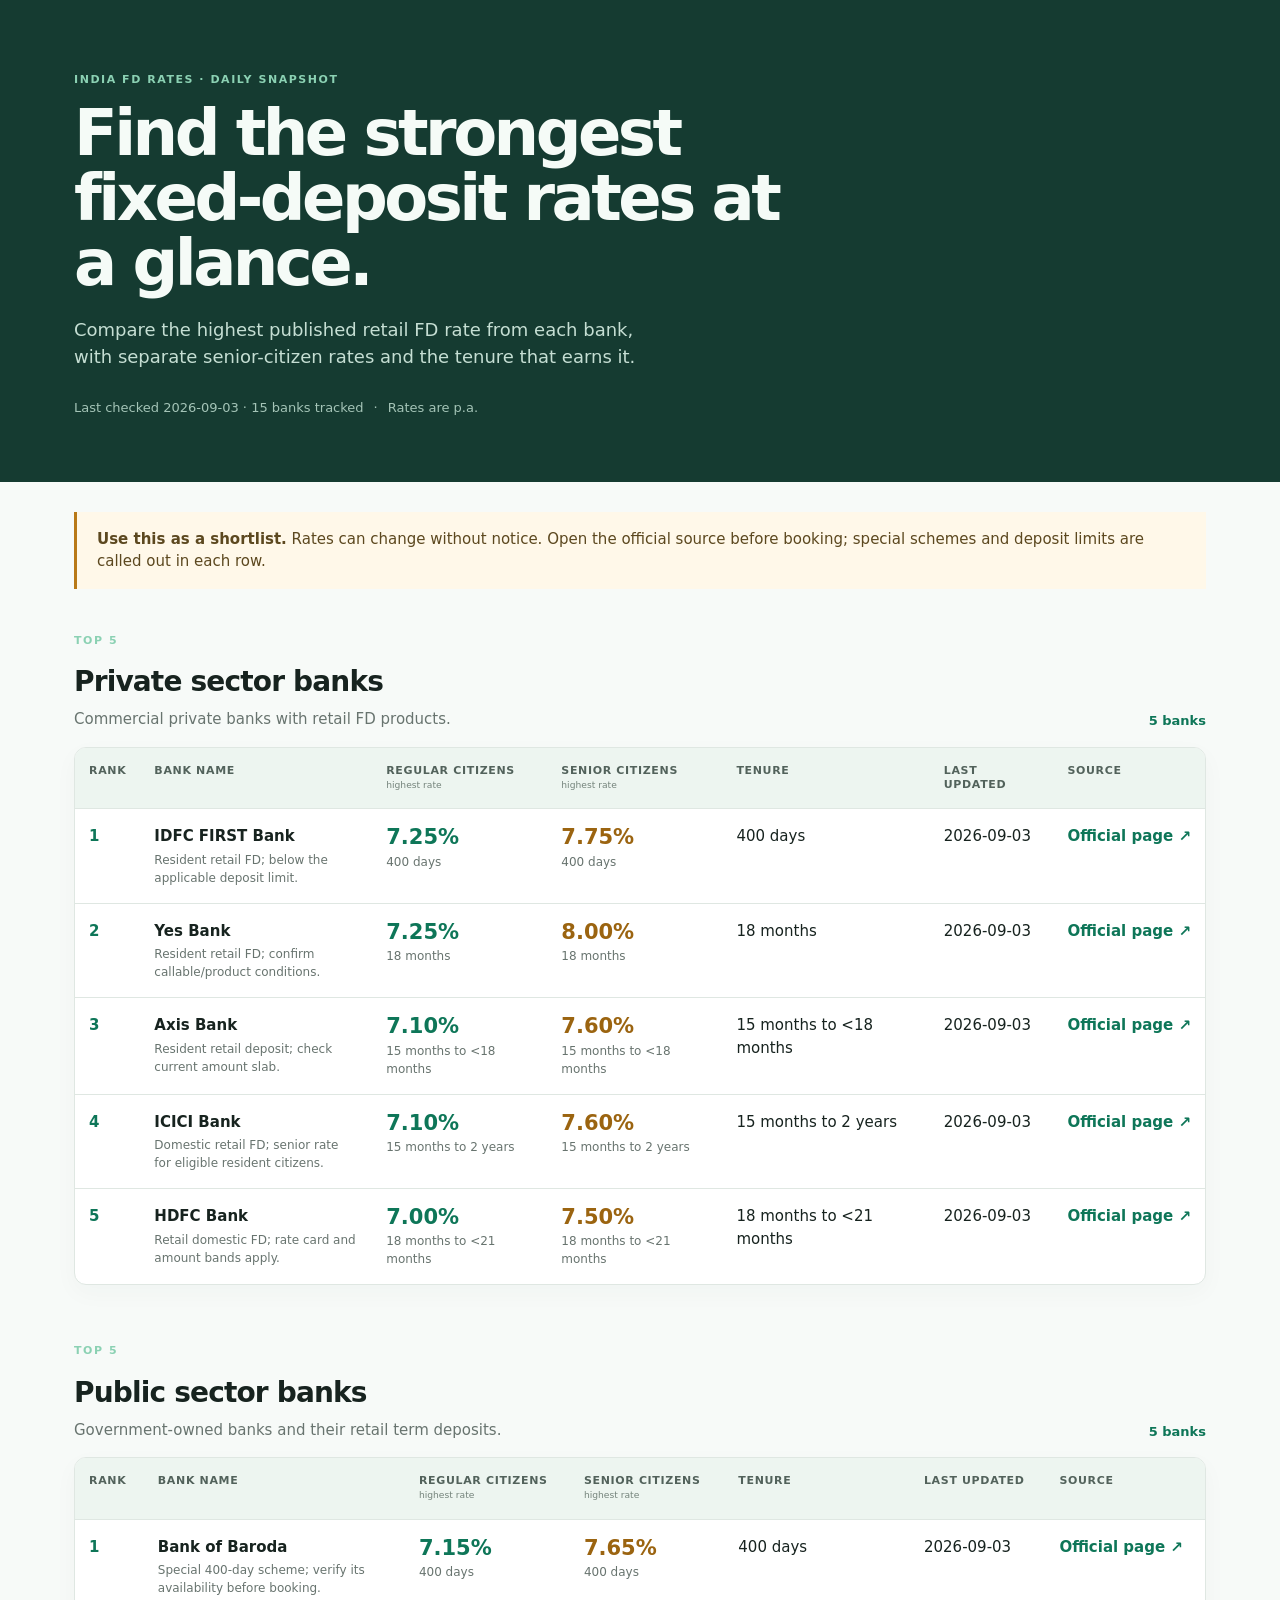
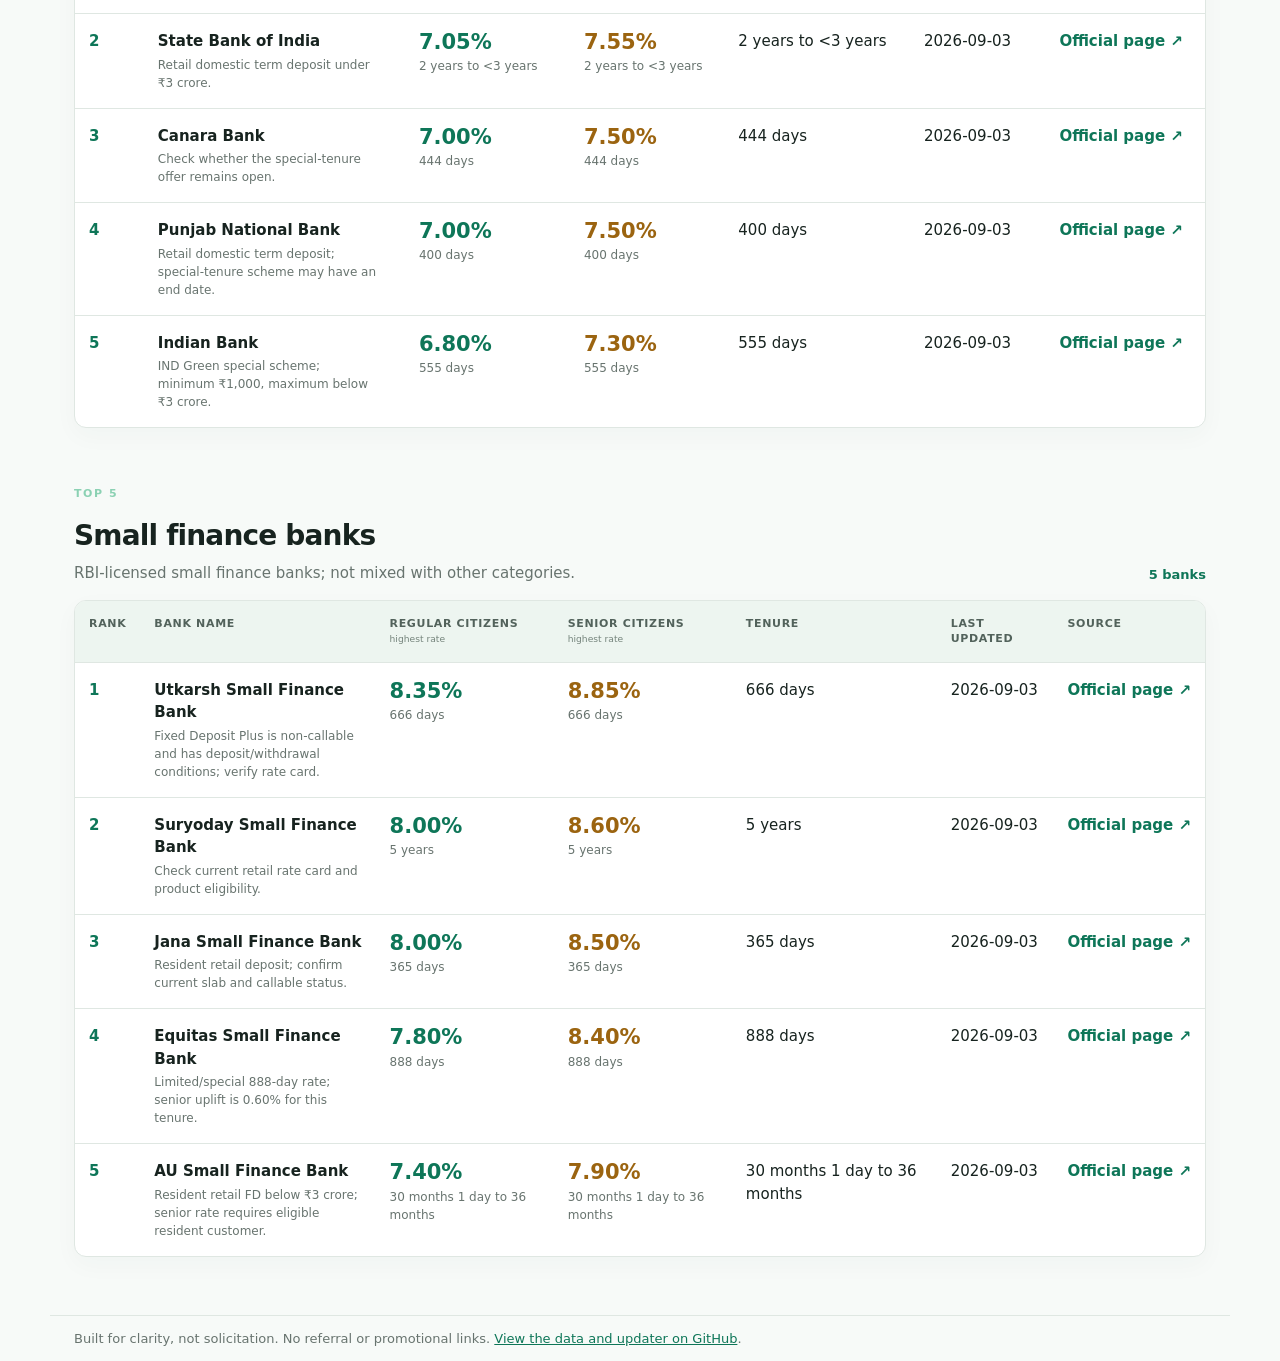
==== index.html @ 34ffb192 "Build India FD rates tracker" ====
<!doctype html>
<html lang="en">
<head>
  <meta charset="utf-8">
  <meta name="viewport" content="width=device-width, initial-scale=1">
  <meta name="description" content="A source-linked daily comparison of India's highest retail fixed deposit rates.">
  <title>India FD Rates — highest bank FD interest rates</title>
  <link rel="stylesheet" href="styles.css">
</head>
<body>
  <header class="hero">
    <div class="wrap">
      <p class="eyebrow">INDIA FD RATES · DAILY SNAPSHOT</p>
      <h1>Find the strongest fixed-deposit rates at a glance.</h1>
      <p class="lede">Compare the highest published retail FD rate from each bank, with separate senior-citizen rates and the tenure that earns it.</p>
      <div class="meta"><span id="updated">Loading latest snapshot…</span><span>·</span><span>Rates are p.a.</span></div>
    </div>
  </header>
  <main class="wrap" id="app">
    <div class="notice"><strong>Use this as a shortlist.</strong> Rates can change without notice. Open the official source before booking; special schemes and deposit limits are called out in each row.</div>
  </main>
  <footer class="wrap"><p>Built for clarity, not solicitation. No referral or promotional links. <a href="https://github.com/saurabhahuja71/India-FD-Rates">View the data and updater on GitHub</a>.</p></footer>
  <script src="app.js"></script>
</body>
</html>
---- styles.css ----
:root{--ink:#17231f;--muted:#68746f;--line:#dfe7e2;--paper:#f7faf8;--card:#fff;--accent:#0e7658;--gold:#b87918}*{box-sizing:border-box}body{margin:0;background:var(--paper);color:var(--ink);font:15px/1.5 Inter,ui-sans-serif,system-ui,-apple-system,BlinkMacSystemFont,"Segoe UI",sans-serif}.wrap{max-width:1180px;margin:auto;padding:0 24px}.hero{background:#153b31;color:#f5fbf7;padding:72px 0 64px}.eyebrow{font-size:11px;letter-spacing:.14em;font-weight:800;color:#8bd1b3;margin:0 0 12px}.hero h1{max-width:730px;font-size:clamp(2.3rem,5vw,4.8rem);line-height:1.02;letter-spacing:-.055em;margin:0 0 20px}.lede{max-width:600px;color:#c5ded3;font-size:18px;margin:0 0 28px}.meta{display:flex;gap:10px;color:#a4c4b7;font-size:13px}.notice{margin:30px 0;padding:16px 20px;border-left:3px solid var(--gold);background:#fff8e9;color:#5c481f}.category{margin:44px 0 58px}.section-heading{display:flex;justify-content:space-between;align-items:end;margin-bottom:16px}.section-heading h2{font-size:28px;letter-spacing:-.03em;margin:0}.section-heading p:not(.eyebrow){color:var(--muted);margin:5px 0 0}.count{color:var(--accent);font-weight:700;font-size:13px}.table-scroll{overflow-x:auto;background:var(--card);border:1px solid var(--line);border-radius:12px;box-shadow:0 8px 24px #153b3108}table{border-collapse:collapse;width:100%;min-width:930px}th,td{text-align:left;padding:16px 14px;border-bottom:1px solid var(--line);vertical-align:top}th{background:#edf5f0;color:#52625b;font-size:11px;line-height:1.3;text-transform:uppercase;letter-spacing:.06em}th small{font-weight:500;text-transform:none;letter-spacing:0;color:#75847c}tbody tr:last-child td{border-bottom:0}.rank{font-weight:800;color:var(--accent)}td small{display:block;color:var(--muted);font-size:12px;margin-top:3px}.note{max-width:220px}.rate{display:block;color:var(--accent);font-size:21px;font-weight:800;line-height:1.15}.senior{color:#9b6410}.source{color:var(--accent);font-weight:700;text-decoration:none;white-space:nowrap}.source:hover{text-decoration:underline}.error{padding:30px;background:#fff0ee;color:#a13c31}footer{border-top:1px solid var(--line);padding-top:24px;padding-bottom:40px;color:var(--muted);font-size:13px}footer a{color:var(--accent)}
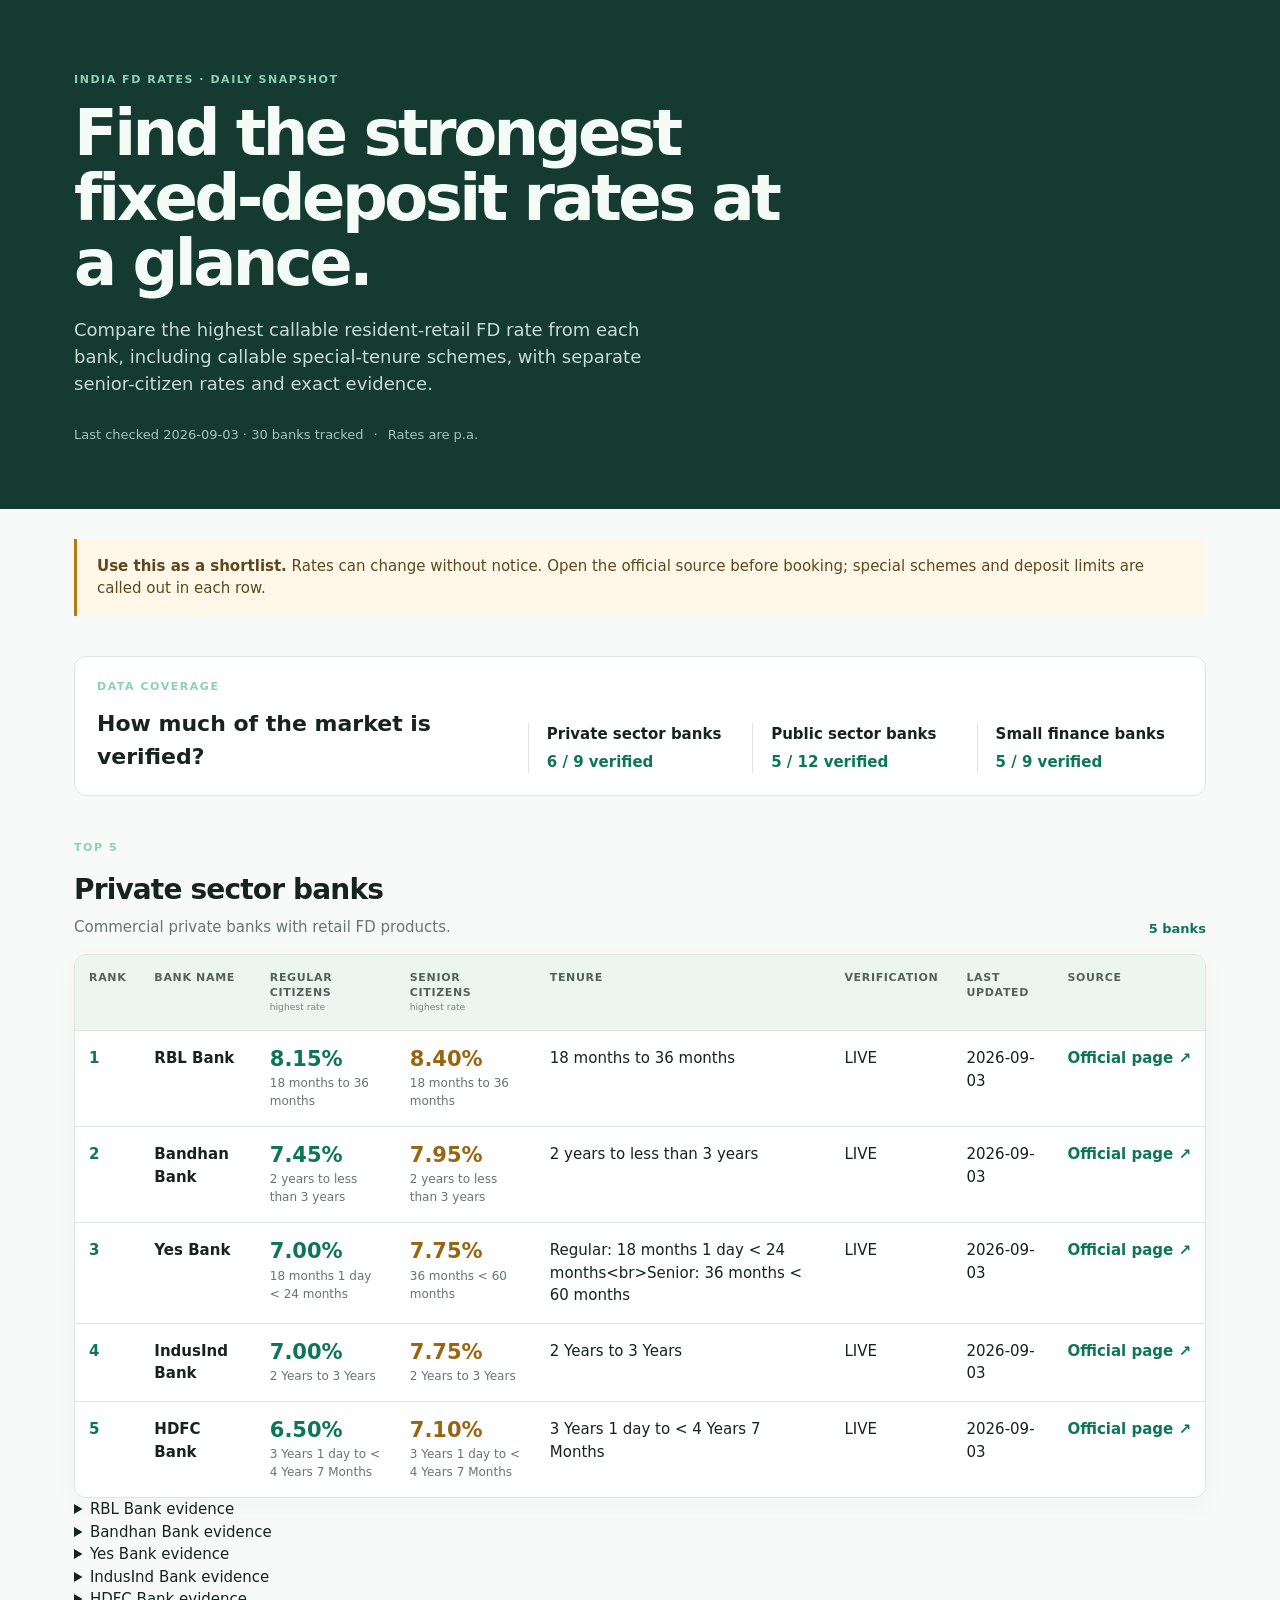
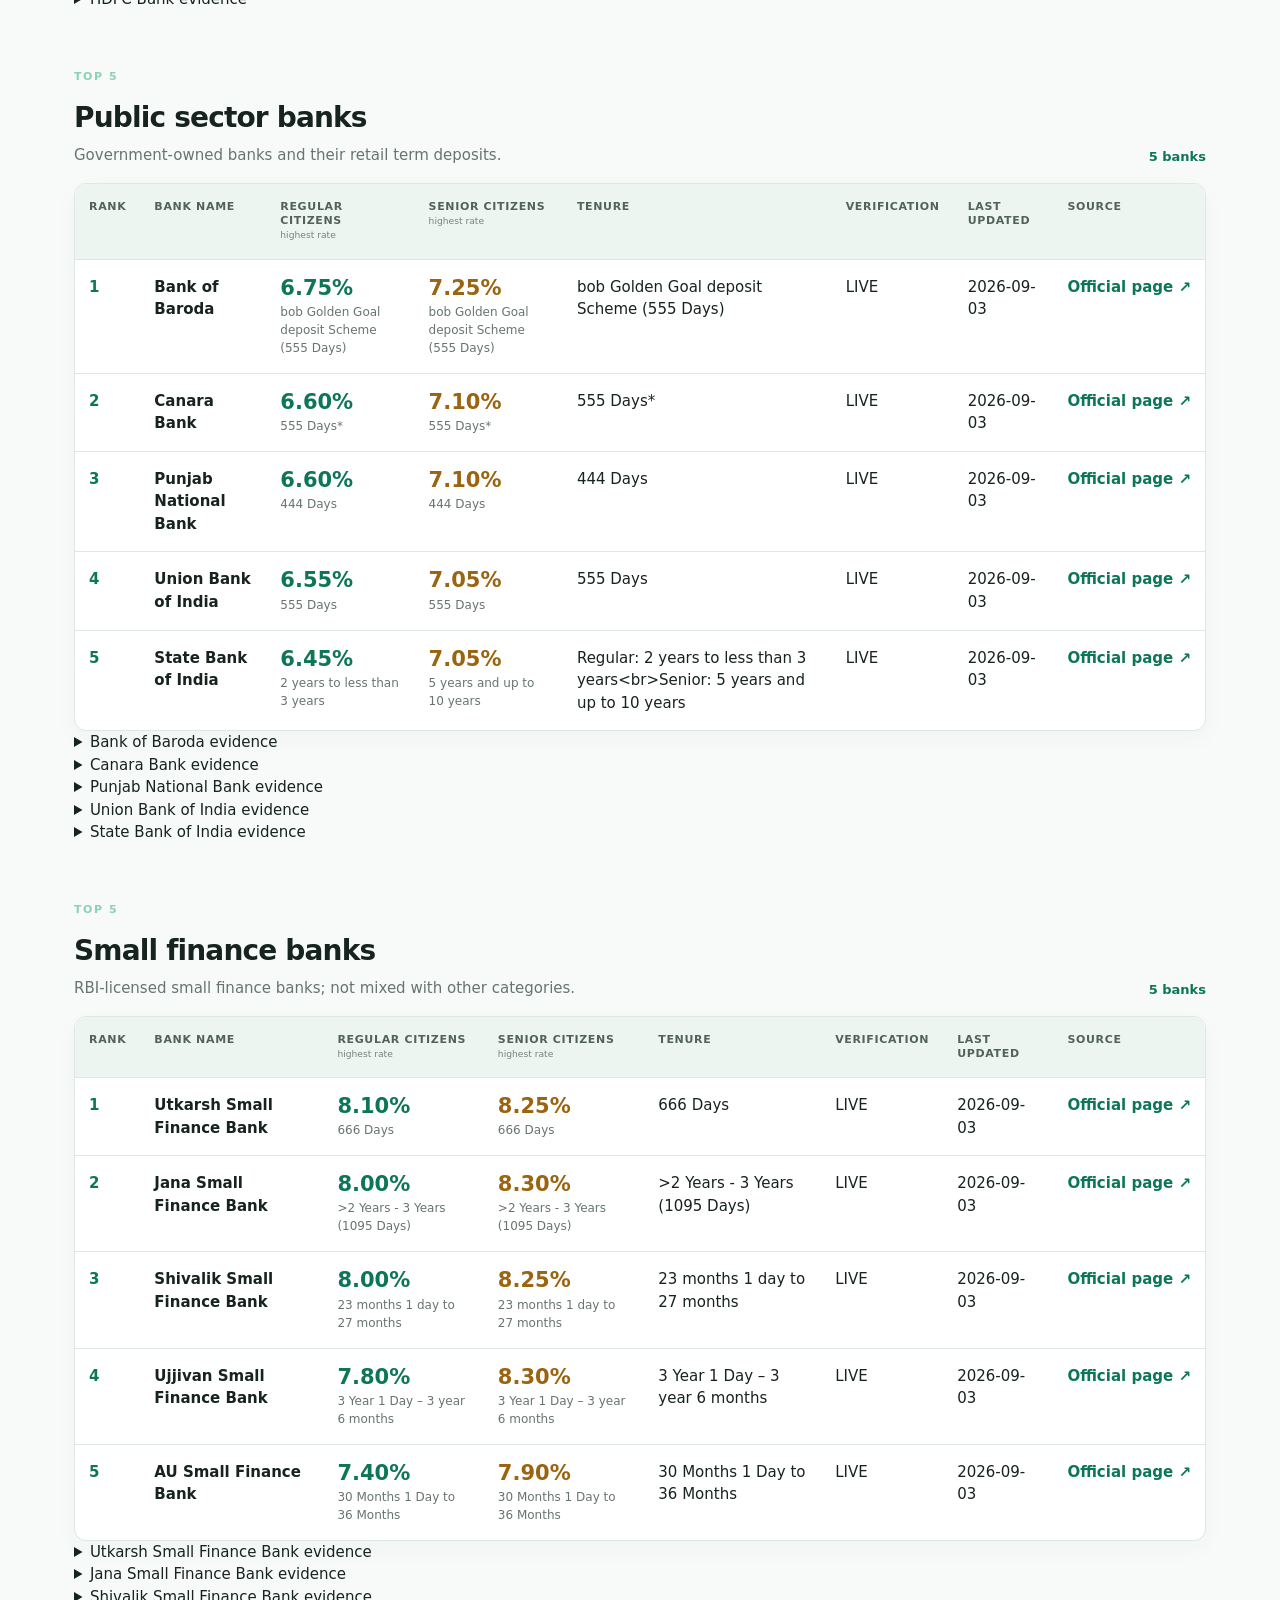
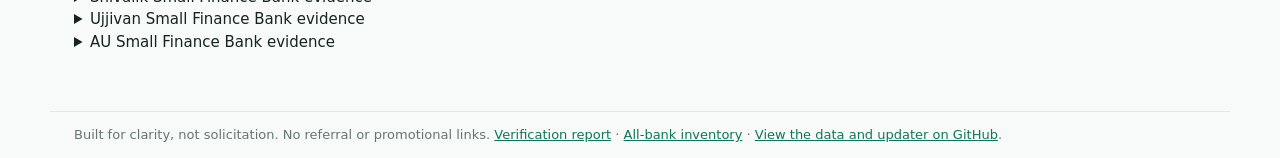
==== commit ae6e753a: "fix: separate verification status from source access" ====
--- a/index.html
+++ b/index.html
@@ -12,14 +12,14 @@
     <div class="wrap">
       <p class="eyebrow">INDIA FD RATES · DAILY SNAPSHOT</p>
       <h1>Find the strongest fixed-deposit rates at a glance.</h1>
-      <p class="lede">Compare the highest published retail FD rate from each bank, with separate senior-citizen rates and the tenure that earns it.</p>
+      <p class="lede">Compare the highest callable resident-retail FD rate from each bank, including callable special-tenure schemes, with separate senior-citizen rates and exact evidence.</p>
       <div class="meta"><span id="updated">Loading latest snapshot…</span><span>·</span><span>Rates are p.a.</span></div>
     </div>
   </header>
   <main class="wrap" id="app">
     <div class="notice"><strong>Use this as a shortlist.</strong> Rates can change without notice. Open the official source before booking; special schemes and deposit limits are called out in each row.</div>
   </main>
-  <footer class="wrap"><p>Built for clarity, not solicitation. No referral or promotional links. <a href="https://github.com/saurabhahuja71/India-FD-Rates">View the data and updater on GitHub</a>.</p></footer>
+  <footer class="wrap"><p>Built for clarity, not solicitation. No referral or promotional links. <a href="verification_report.md">Verification report</a> · <a href="all-banks.html">All-bank inventory</a> · <a href="https://github.com/saurabhahuja71/India-FD-Rates">View the data and updater on GitHub</a>.</p></footer>
   <script src="app.js"></script>
 </body>
 </html>
--- a/styles.css
+++ b/styles.css
@@ -1 +1 @@
-:root{--ink:#17231f;--muted:#68746f;--line:#dfe7e2;--paper:#f7faf8;--card:#fff;--accent:#0e7658;--gold:#b87918}*{box-sizing:border-box}body{margin:0;background:var(--paper);color:var(--ink);font:15px/1.5 Inter,ui-sans-serif,system-ui,-apple-system,BlinkMacSystemFont,"Segoe UI",sans-serif}.wrap{max-width:1180px;margin:auto;padding:0 24px}.hero{background:#153b31;color:#f5fbf7;padding:72px 0 64px}.eyebrow{font-size:11px;letter-spacing:.14em;font-weight:800;color:#8bd1b3;margin:0 0 12px}.hero h1{max-width:730px;font-size:clamp(2.3rem,5vw,4.8rem);line-height:1.02;letter-spacing:-.055em;margin:0 0 20px}.lede{max-width:600px;color:#c5ded3;font-size:18px;margin:0 0 28px}.meta{display:flex;gap:10px;color:#a4c4b7;font-size:13px}.notice{margin:30px 0;padding:16px 20px;border-left:3px solid var(--gold);background:#fff8e9;color:#5c481f}.category{margin:44px 0 58px}.section-heading{display:flex;justify-content:space-between;align-items:end;margin-bottom:16px}.section-heading h2{font-size:28px;letter-spacing:-.03em;margin:0}.section-heading p:not(.eyebrow){color:var(--muted);margin:5px 0 0}.count{color:var(--accent);font-weight:700;font-size:13px}.table-scroll{overflow-x:auto;background:var(--card);border:1px solid var(--line);border-radius:12px;box-shadow:0 8px 24px #153b3108}table{border-collapse:collapse;width:100%;min-width:930px}th,td{text-align:left;padding:16px 14px;border-bottom:1px solid var(--line);vertical-align:top}th{background:#edf5f0;color:#52625b;font-size:11px;line-height:1.3;text-transform:uppercase;letter-spacing:.06em}th small{font-weight:500;text-transform:none;letter-spacing:0;color:#75847c}tbody tr:last-child td{border-bottom:0}.rank{font-weight:800;color:var(--accent)}td small{display:block;color:var(--muted);font-size:12px;margin-top:3px}.note{max-width:220px}.rate{display:block;color:var(--accent);font-size:21px;font-weight:800;line-height:1.15}.senior{color:#9b6410}.source{color:var(--accent);font-weight:700;text-decoration:none;white-space:nowrap}.source:hover{text-decoration:underline}.error{padding:30px;background:#fff0ee;color:#a13c31}footer{border-top:1px solid var(--line);padding-top:24px;padding-bottom:40px;color:var(--muted);font-size:13px}footer a{color:var(--accent)}
+:root{--ink:#17231f;--muted:#68746f;--line:#dfe7e2;--paper:#f7faf8;--card:#fff;--accent:#0e7658;--gold:#b87918}*{box-sizing:border-box}body{margin:0;background:var(--paper);color:var(--ink);font:15px/1.5 Inter,ui-sans-serif,system-ui,-apple-system,BlinkMacSystemFont,"Segoe UI",sans-serif}.wrap{max-width:1180px;margin:auto;padding:0 24px}.hero{background:#153b31;color:#f5fbf7;padding:72px 0 64px}.eyebrow{font-size:11px;letter-spacing:.14em;font-weight:800;color:#8bd1b3;margin:0 0 12px}.hero h1{max-width:730px;font-size:clamp(2.3rem,5vw,4.8rem);line-height:1.02;letter-spacing:-.055em;margin:0 0 20px}.lede{max-width:600px;color:#c5ded3;font-size:18px;margin:0 0 28px}.meta{display:flex;gap:10px;color:#a4c4b7;font-size:13px}.notice{margin:30px 0;padding:16px 20px;border-left:3px solid var(--gold);background:#fff8e9;color:#5c481f}.coverage{display:grid;grid-template-columns:2fr repeat(3,1fr);gap:18px;align-items:end;margin:40px 0 12px;padding:22px;border:1px solid var(--line);background:#fff;border-radius:12px}.coverage h2{margin:0;font-size:22px}.coverage div:not(:first-child){border-left:1px solid var(--line);padding-left:18px}.coverage span{display:block;color:var(--accent);font-weight:800;margin-top:5px}.category{margin:44px 0 58px}.section-heading{display:flex;justify-content:space-between;align-items:end;margin-bottom:16px}.section-heading h2{font-size:28px;letter-spacing:-.03em;margin:0}.section-heading p:not(.eyebrow){color:var(--muted);margin:5px 0 0}.count{color:var(--accent);font-weight:700;font-size:13px}.table-scroll{overflow-x:auto;background:var(--card);border:1px solid var(--line);border-radius:12px;box-shadow:0 8px 24px #153b3108}table{border-collapse:collapse;width:100%;min-width:930px}th,td{text-align:left;padding:16px 14px;border-bottom:1px solid var(--line);vertical-align:top}th{background:#edf5f0;color:#52625b;font-size:11px;line-height:1.3;text-transform:uppercase;letter-spacing:.06em}th small{font-weight:500;text-transform:none;letter-spacing:0;color:#75847c}tbody tr:last-child td{border-bottom:0}.rank{font-weight:800;color:var(--accent)}td small{display:block;color:var(--muted);font-size:12px;margin-top:3px}.note{max-width:220px}.rate{display:block;color:var(--accent);font-size:21px;font-weight:800;line-height:1.15}.senior{color:#9b6410}.source{color:var(--accent);font-weight:700;text-decoration:none;white-space:nowrap}.source:hover{text-decoration:underline}.error{padding:30px;background:#fff0ee;color:#a13c31}footer{border-top:1px solid var(--line);padding-top:24px;padding-bottom:40px;color:var(--muted);font-size:13px}footer a{color:var(--accent)}
